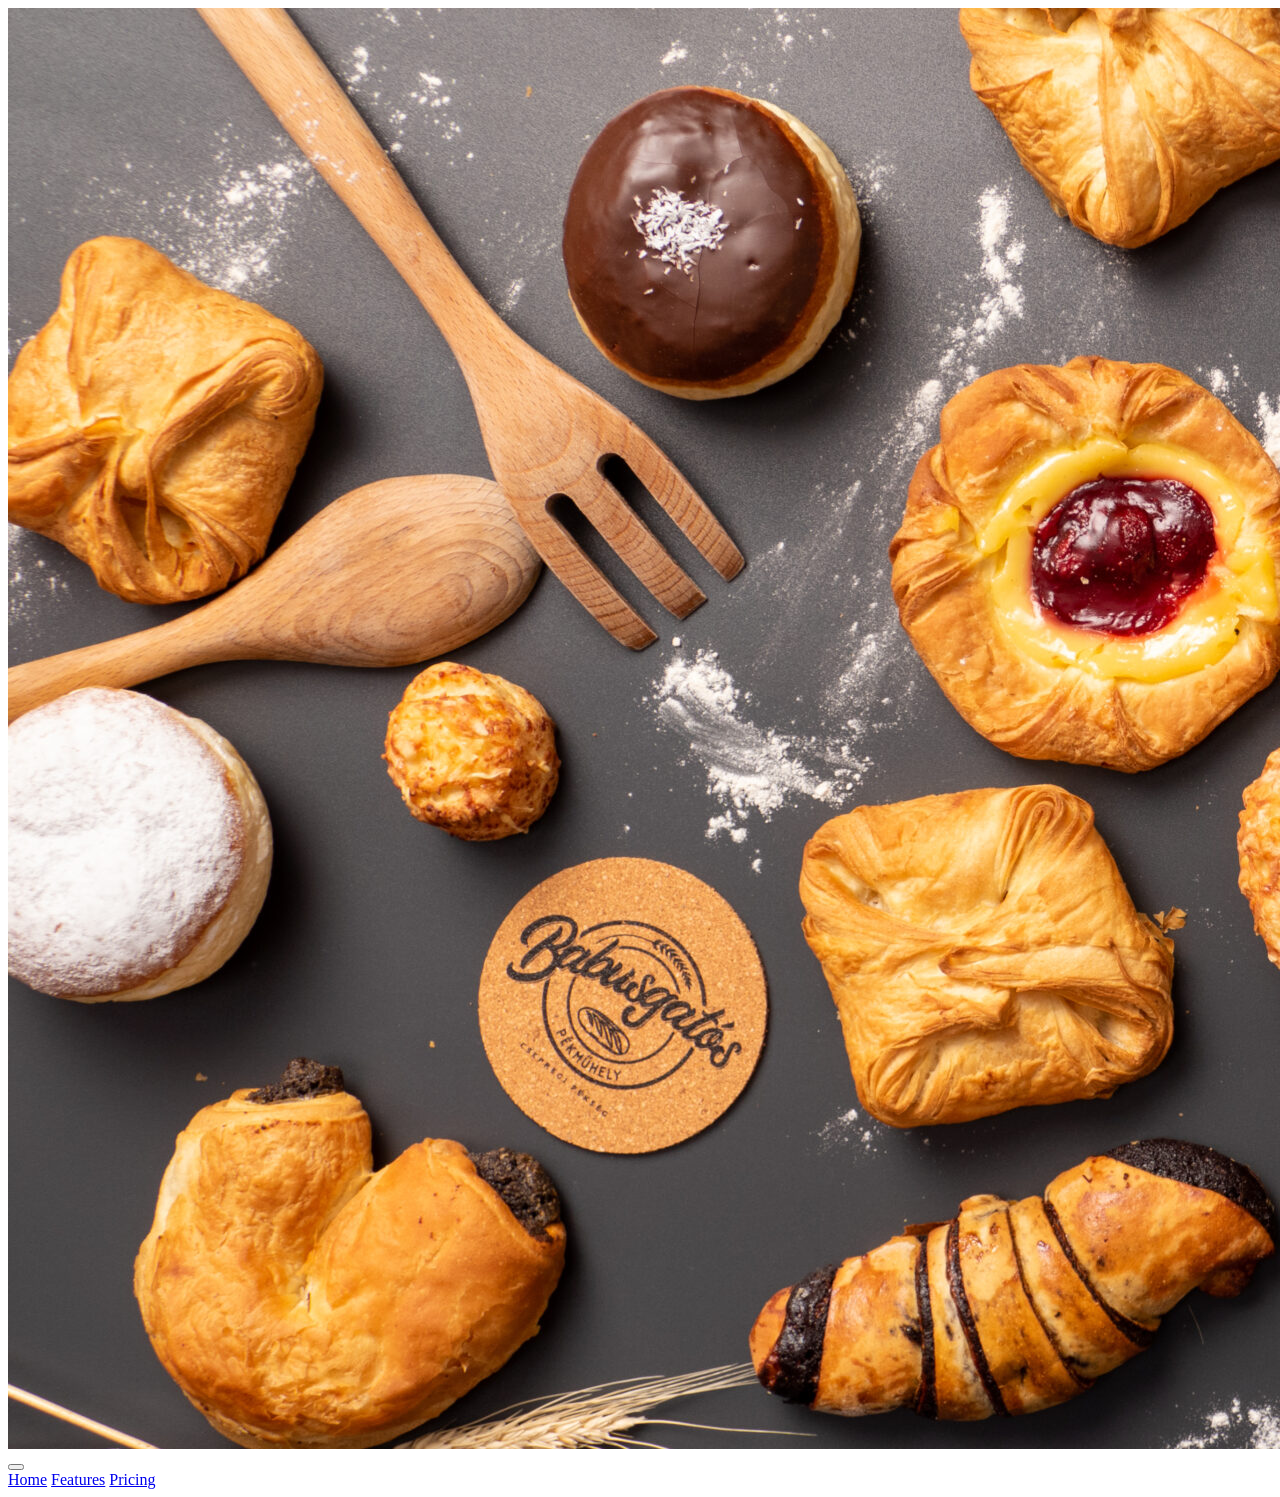
==== galéria.html @ b098c0ad "change" ====
<!DOCTYPE html>
<html lang="en">
<head>
    <meta charset="UTF-8">
    <meta name="viewport" content="width=device-width, initial-scale=1.0">
    <title>Document</title>
</head>
<body>
    <header>
        <img src="Pics/Banner2.jpg" alt="">
    </header>

    <nav>
        <nav class="navbar navbar-expand-lg navbar-light bg-light">
            <div class="container-fluid">
                <button class="navbar-toggler" type="button" data-bs-toggle="collapse"
                    data-bs-target="#navbarNavAltMarkup" aria-controls="navbarNavAltMarkup" aria-expanded="false"
                    aria-label="Toggle navigation">
                    <span class="navbar-toggler-icon"></span>
                </button>
                <div class="collapse navbar-collapse" id="navbarNavAltMarkup">
                    <div class="navbar-nav">
                        <a class="nav-link active" aria-current="page" href="#">Home</a>
                        <a class="nav-link" href="#">Features</a>
                        <a class="nav-link" href="#">Pricing</a>
                    </div>
                </div>
            </div>
        </nav>
    </nav>
</body>
</html>
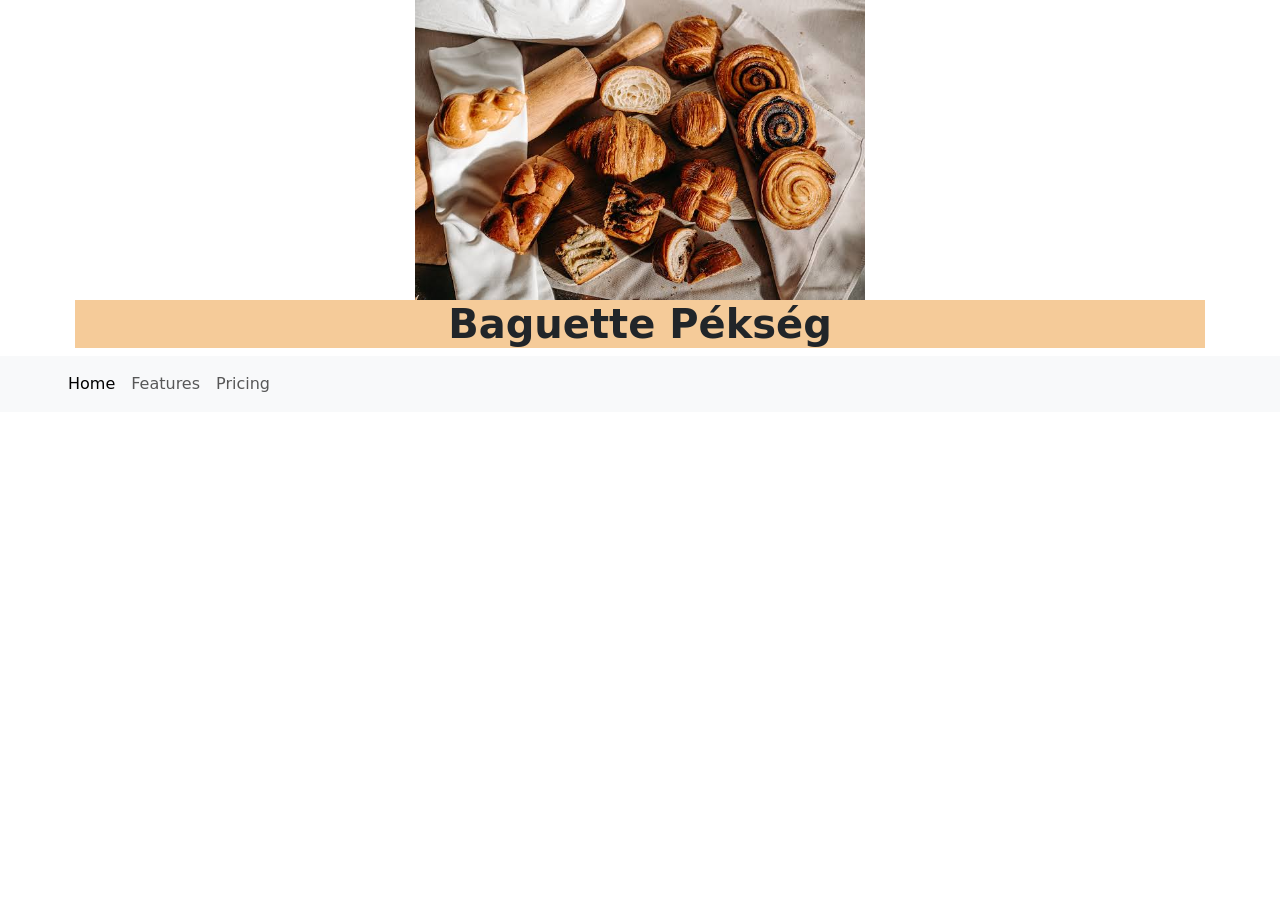
==== commit b162f3d1: "commit" ====
--- a/galéria.html
+++ b/galéria.html
@@ -4,14 +4,22 @@
     <meta charset="UTF-8">
     <meta name="viewport" content="width=device-width, initial-scale=1.0">
     <title>Document</title>
+    <link href="https://cdn.jsdelivr.net/npm/bootstrap@5.0.2/dist/css/bootstrap.min.css" rel="stylesheet"
+        integrity="sha384-EVSTQN3/azprG1Anm3QDgpJLIm9Nao0Yz1ztcQTwFspd3yD65VohhpuuCOmLASjC" crossorigin="anonymous">
+    <link rel="stylesheet" href="style1.css">
 </head>
 <body>
-    <header>
-        <img src="Pics/Banner2.jpg" alt="">
+
+<header>
+        <img src="Pics/Banner3.jpg" alt="" class="banner">
+
+            <h1 style="background-color: rgb(245, 203, 153);"><b>Baguette Pékség</b></h1>
+
+
     </header>
 
     <nav>
-        <nav class="navbar navbar-expand-lg navbar-light bg-light">
+        <nav class="navbar navbar-expand-lg navbar-light bg-light ps-5 ">
             <div class="container-fluid">
                 <button class="navbar-toggler" type="button" data-bs-toggle="collapse"
                     data-bs-target="#navbarNavAltMarkup" aria-controls="navbarNavAltMarkup" aria-expanded="false"
@@ -20,13 +28,17 @@
                 </button>
                 <div class="collapse navbar-collapse" id="navbarNavAltMarkup">
                     <div class="navbar-nav">
-                        <a class="nav-link active" aria-current="page" href="#">Home</a>
-                        <a class="nav-link" href="#">Features</a>
+                        <a class="nav-link active" aria-current="page" href="index.html">Home</a>
+                        <a class="nav-link" href="galéria.html">Features</a>
                         <a class="nav-link" href="#">Pricing</a>
                     </div>
                 </div>
             </div>
         </nav>
     </nav>
+
+
+
+    
 </body>
 </html>
--- a/style1.css
+++ b/style1.css
@@ -0,0 +1,14 @@
+header img {
+    height: 300px;
+    width: auto;
+}
+
+header {
+    text-align: center;
+
+}
+
+header h1 {
+    margin-left: 75px;
+    margin-right: 75px;
+}
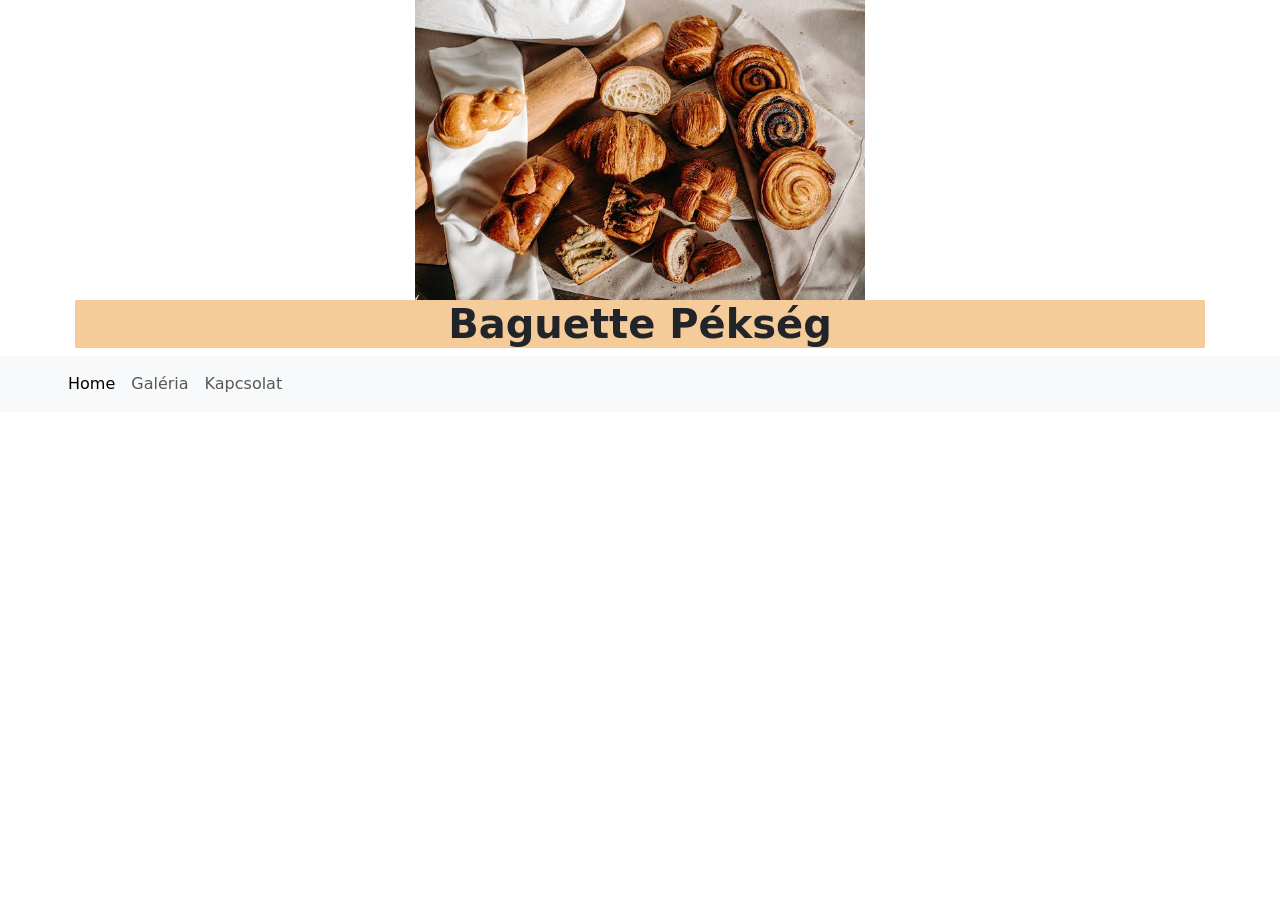
==== commit 7cce80c8: "commit" ====
--- a/galéria.html
+++ b/galéria.html
@@ -1,5 +1,6 @@
 <!DOCTYPE html>
 <html lang="en">
+
 <head>
     <meta charset="UTF-8">
     <meta name="viewport" content="width=device-width, initial-scale=1.0">
@@ -8,12 +9,13 @@
         integrity="sha384-EVSTQN3/azprG1Anm3QDgpJLIm9Nao0Yz1ztcQTwFspd3yD65VohhpuuCOmLASjC" crossorigin="anonymous">
     <link rel="stylesheet" href="style1.css">
 </head>
+
 <body>
 
-<header>
+    <header>
         <img src="Pics/Banner3.jpg" alt="" class="banner">
 
-            <h1 style="background-color: rgb(245, 203, 153);"><b>Baguette Pékség</b></h1>
+        <h1 style="background-color: rgb(245, 203, 153);"><b>Baguette Pékség</b></h1>
 
 
     </header>
@@ -29,16 +31,29 @@
                 <div class="collapse navbar-collapse" id="navbarNavAltMarkup">
                     <div class="navbar-nav">
                         <a class="nav-link active" aria-current="page" href="index.html">Home</a>
-                        <a class="nav-link" href="galéria.html">Features</a>
-                        <a class="nav-link" href="#">Pricing</a>
+                        <a class="nav-link" href="galéria.html">Galéria</a>
+                        <a class="nav-link" href="kapcsolat.html">Kapcsolat</a>
                     </div>
                 </div>
             </div>
         </nav>
     </nav>
 
+    <div class="row">
+        <div class="col">
+
+        </div>
+
+        <div class="col">
+
+        </div>
+
+        <div class="col">
+
+        </div>
+    </div>
 
 
-    
 </body>
+
 </html>
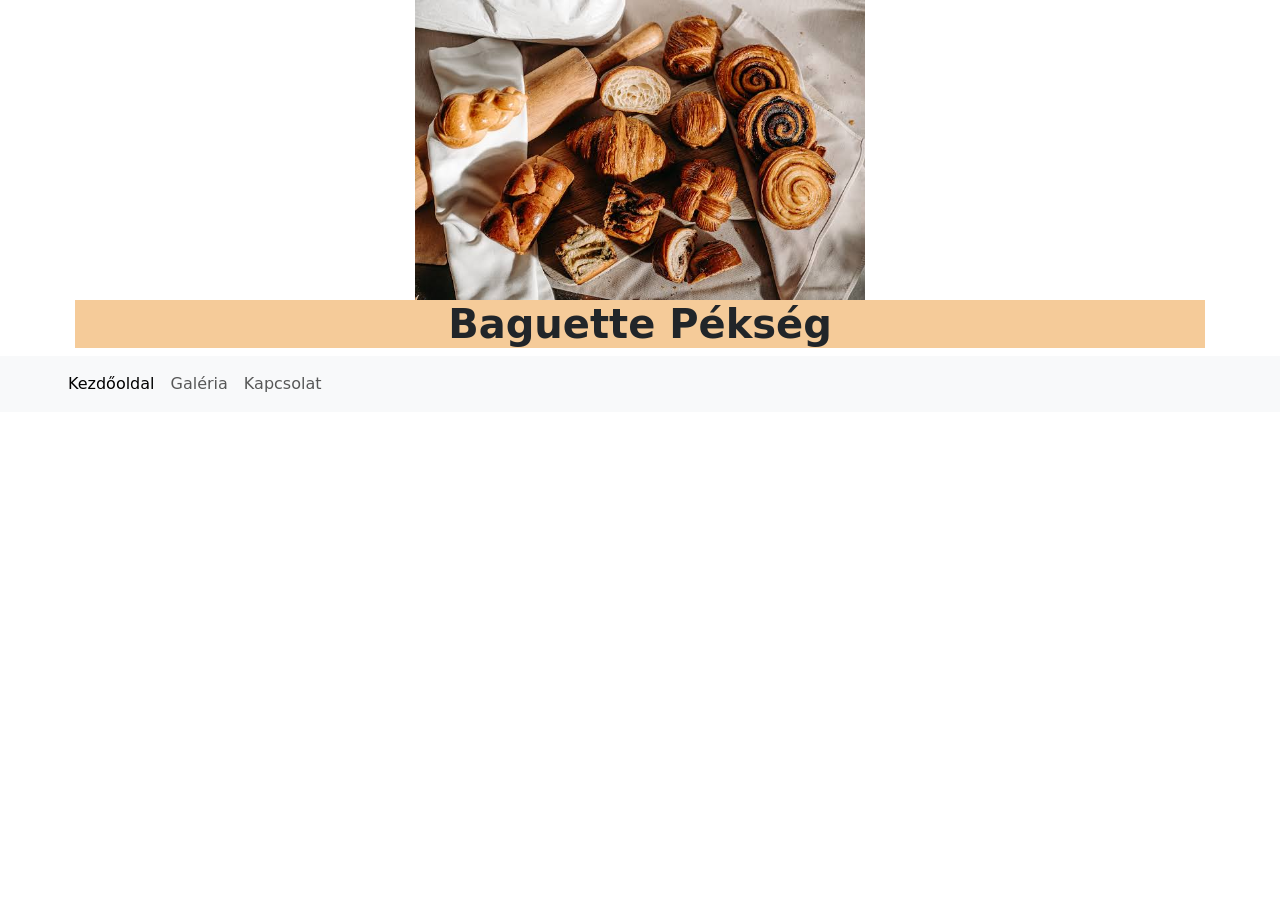
==== commit c1050340: "commit" ====
--- a/galéria.html
+++ b/galéria.html
@@ -30,7 +30,7 @@
                 </button>
                 <div class="collapse navbar-collapse" id="navbarNavAltMarkup">
                     <div class="navbar-nav">
-                        <a class="nav-link active" aria-current="page" href="index.html">Home</a>
+                        <a class="nav-link active" aria-current="page" href="index.html">Kezdőoldal</a>
                         <a class="nav-link" href="galéria.html">Galéria</a>
                         <a class="nav-link" href="kapcsolat.html">Kapcsolat</a>
                     </div>
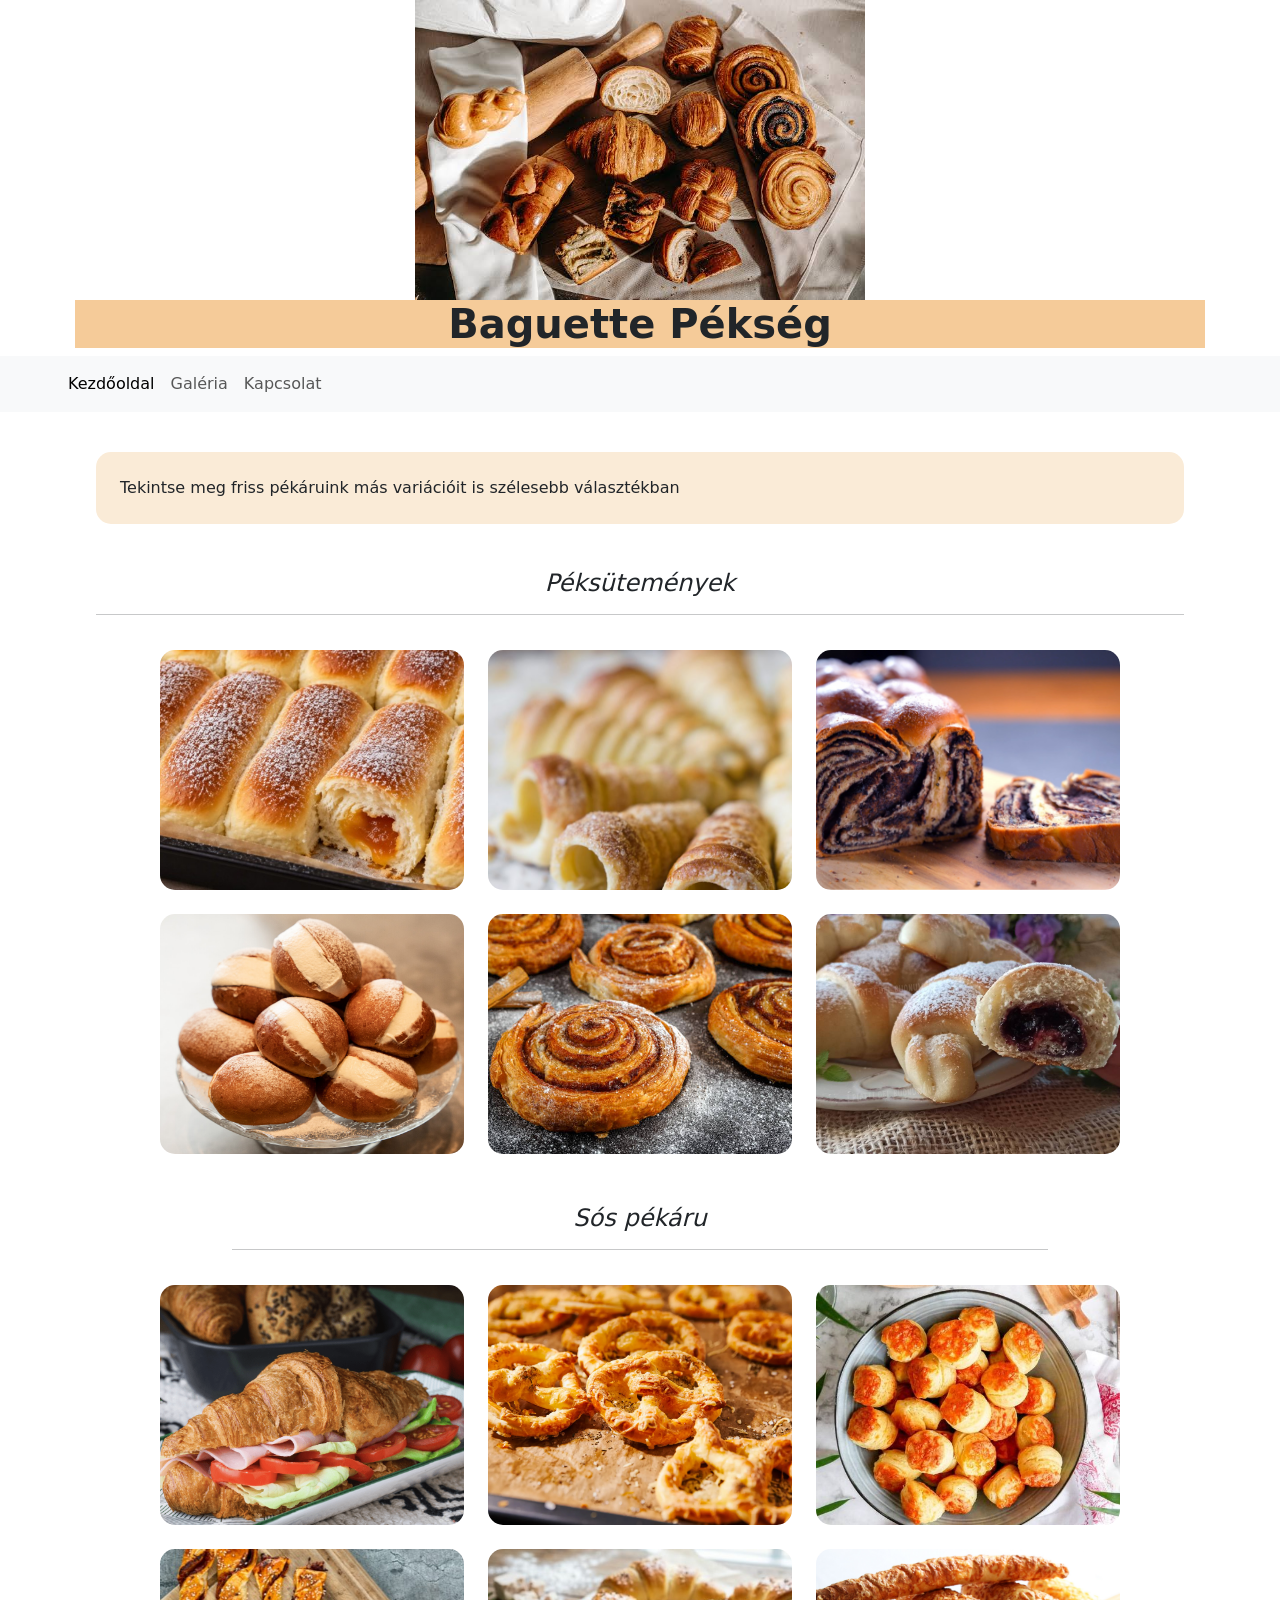
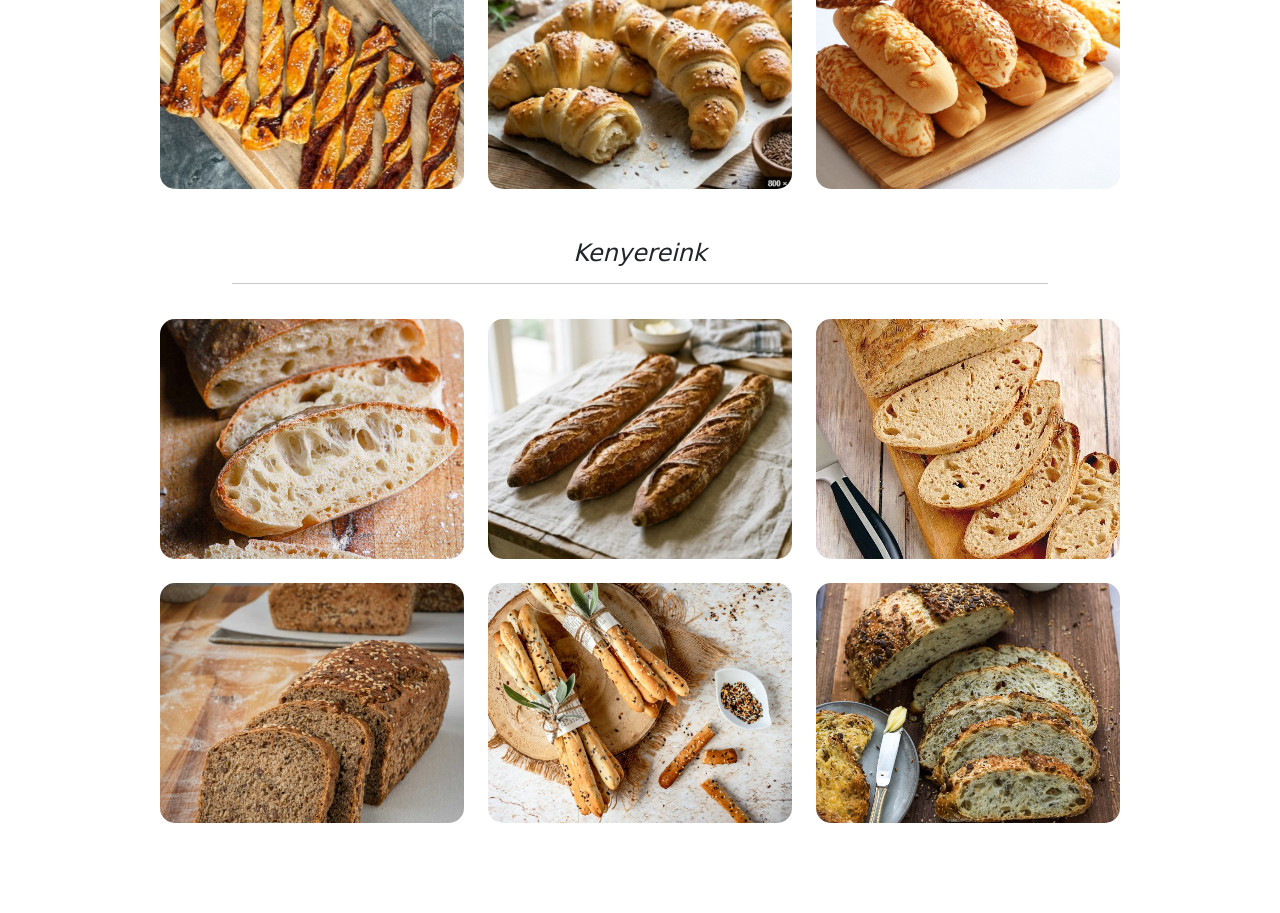
==== commit 9684a906: "Commit" ====
--- a/galéria.html
+++ b/galéria.html
@@ -20,38 +20,103 @@
 
     </header>
 
-    <nav>
-        <nav class="navbar navbar-expand-lg navbar-light bg-light ps-5 ">
-            <div class="container-fluid">
-                <button class="navbar-toggler" type="button" data-bs-toggle="collapse"
-                    data-bs-target="#navbarNavAltMarkup" aria-controls="navbarNavAltMarkup" aria-expanded="false"
-                    aria-label="Toggle navigation">
-                    <span class="navbar-toggler-icon"></span>
-                </button>
-                <div class="collapse navbar-collapse" id="navbarNavAltMarkup">
-                    <div class="navbar-nav">
-                        <a class="nav-link active" aria-current="page" href="index.html">Kezdőoldal</a>
-                        <a class="nav-link" href="galéria.html">Galéria</a>
-                        <a class="nav-link" href="kapcsolat.html">Kapcsolat</a>
-                    </div>
+    <nav class="navbar navbar-expand-lg navbar-light bg-light ps-5 ">
+        <div class="container-fluid">
+            <button class="navbar-toggler" type="button" data-bs-toggle="collapse" data-bs-target="#navbarNavAltMarkup"
+                aria-controls="navbarNavAltMarkup" aria-expanded="false" aria-label="Toggle navigation">
+                <span class="navbar-toggler-icon"></span>
+            </button>
+            <div class="collapse navbar-collapse" id="navbarNavAltMarkup">
+                <div class="navbar-nav">
+                    <a class="nav-link active" aria-current="page" href="index.html">Kezdőoldal</a>
+                    <a class="nav-link" href="galéria.html">Galéria</a>
+                    <a class="nav-link" href="kapcsolat.html">Kapcsolat</a>
                 </div>
             </div>
-        </nav>
+        </div>
     </nav>
 
-    <div class="row">
-        <div class="col">
+    <div class="bemutatás">
+        Tekintse meg friss pékáruink más variációit is szélesebb választékban
+    </div>
 
+    <h4 class="elnevezés"><i>Péksütemények</i></h4>
+
+    <hr>
+
+    <div class="galéria">
+        <div class="row g-4">
+            <div class="col-md-4">
+                <img src="Pics/bukta2.jpg" alt="Lekváros bukta">
+            </div>
+            <div class="col-md-4">
+                <img src="Pics/cannoli2.jpg" alt="Cannoli">
+            </div>
+            <div class="col-md-4">
+                <img src="Pics/Kalács.jpg" alt="Kalács">
+            </div>
+            <div class="col-md-4">
+                <img src="Pics/maritozzo-con-la-panna.jpeg" alt="Maritozzo-con-la-panna">
+            </div>
+            <div class="col-md-4">
+                <img src="Pics/cinnamon rolls.jpg" alt="Fahéjjas csiga">
+            </div>
+            <div class="col-md-4">
+                <img src="Pics/cornetto2.jpg" alt="Cornetto">
+            </div>
         </div>
 
-        <div class="col">
+        <h4 class="elnevezés"><i>Sós pékáru</i></h4>
 
+        <hr>
+
+        <div class="row g-4">
+            <div class="col-md-4">
+                <img src="Pics/töltött sós kifli.png" alt="Töltött sós kifli">
+            </div>
+            <div class="col-md-4">
+                <img src="Pics/sajtos perec.jpg" alt="Sajtos perec">
+            </div>
+            <div class="col-md-4">
+                <img src="Pics/sajtos pogácsa.jpg" alt="Pogácsa">
+            </div>
+            <div class="col-md-4">
+                <img src="Pics/sausage savory.jpg" alt="Virslis sós pékáru">
+            </div>
+            <div class="col-md-4">
+                <img src="Pics/sós kifli.jpg" alt="Sós kifli">
+            </div>
+            <div class="col-md-4">
+                <img src="Pics/stangli.jpg" alt="Stangli">
+            </div>
         </div>
 
-        <div class="col">
+        <h4 class="elnevezés"><i>Kenyereink</i></h4>
 
+        <hr>
+
+        <div class="row g-4">
+            <div class="col-md-4">
+                <img src="Pics/ciabatta.jpg" alt="Ciabatta">
+            </div>
+            <div class="col-md-4">
+                <img src="Pics/sourdough baguette.jpg" alt="Sourdough">
+            </div>
+            <div class="col-md-4">
+                <img src="Pics/sourdough rye.jpg" alt="Sourdough rye">
+            </div>
+            <div class="col-md-4">
+                <img src="Pics/teljes kiörléseű.jpg" alt="Teljes kiörlésű">
+            </div>
+            <div class="col-md-4">
+                <img src="Pics/grissini.jpg" alt="Grissini">
+            </div>
+            <div class="col-md-4">
+                <img src="Pics/magvas.jpg" alt="Magvas">
+            </div>
         </div>
     </div>
+
 
 
 </body>
--- a/style1.css
+++ b/style1.css
@@ -12,3 +12,77 @@
     margin-left: 75px;
     margin-right: 75px;
 }
+
+
+header img {
+    height: 300px;
+    width: auto;
+}
+
+header {
+    text-align: center;
+}
+
+header h1 {
+    background-color: rgb(245, 203, 153);
+    margin-left: 75px;
+    margin-right: 75px;
+}
+
+.navbar {
+    margin-bottom: 40px;
+}
+
+.elnevezés {
+    text-align: center;
+    margin-top: 40px;
+}
+
+hr {
+    width: 85%;
+    margin-left: auto;
+    margin-right: auto;
+    margin-bottom: 35px;
+}
+
+.bemutatás {
+    border-radius: 15px;
+    background-color: antiquewhite;
+    text-align: justify;
+    padding-top: 24px;
+    padding-bottom: 24px;
+    padding-left: 24px;
+    padding-right: 24px;
+    width: 85%;
+    margin-top: 0px;
+    margin-bottom: 45px;
+    margin-left: auto;
+    margin-right: auto;
+}
+
+.galéria {
+    max-width: 1000px;
+    margin-top: 0px;
+    margin-bottom: 90px;
+    margin-left: auto;
+    margin-right: auto;
+    padding-left: 20px;
+    padding-right: 20px;
+}
+
+.galéria .row {
+    margin-bottom: 50px;
+}
+
+.galéria img {
+    width: 100%;
+    height: 240px;
+    object-fit: cover;
+    border-radius: 15px;
+    display: block;
+    transition: transform 0.33s ease;
+}
+
+.galéria img:hover {
+    transform: scale(1.03);
+}
